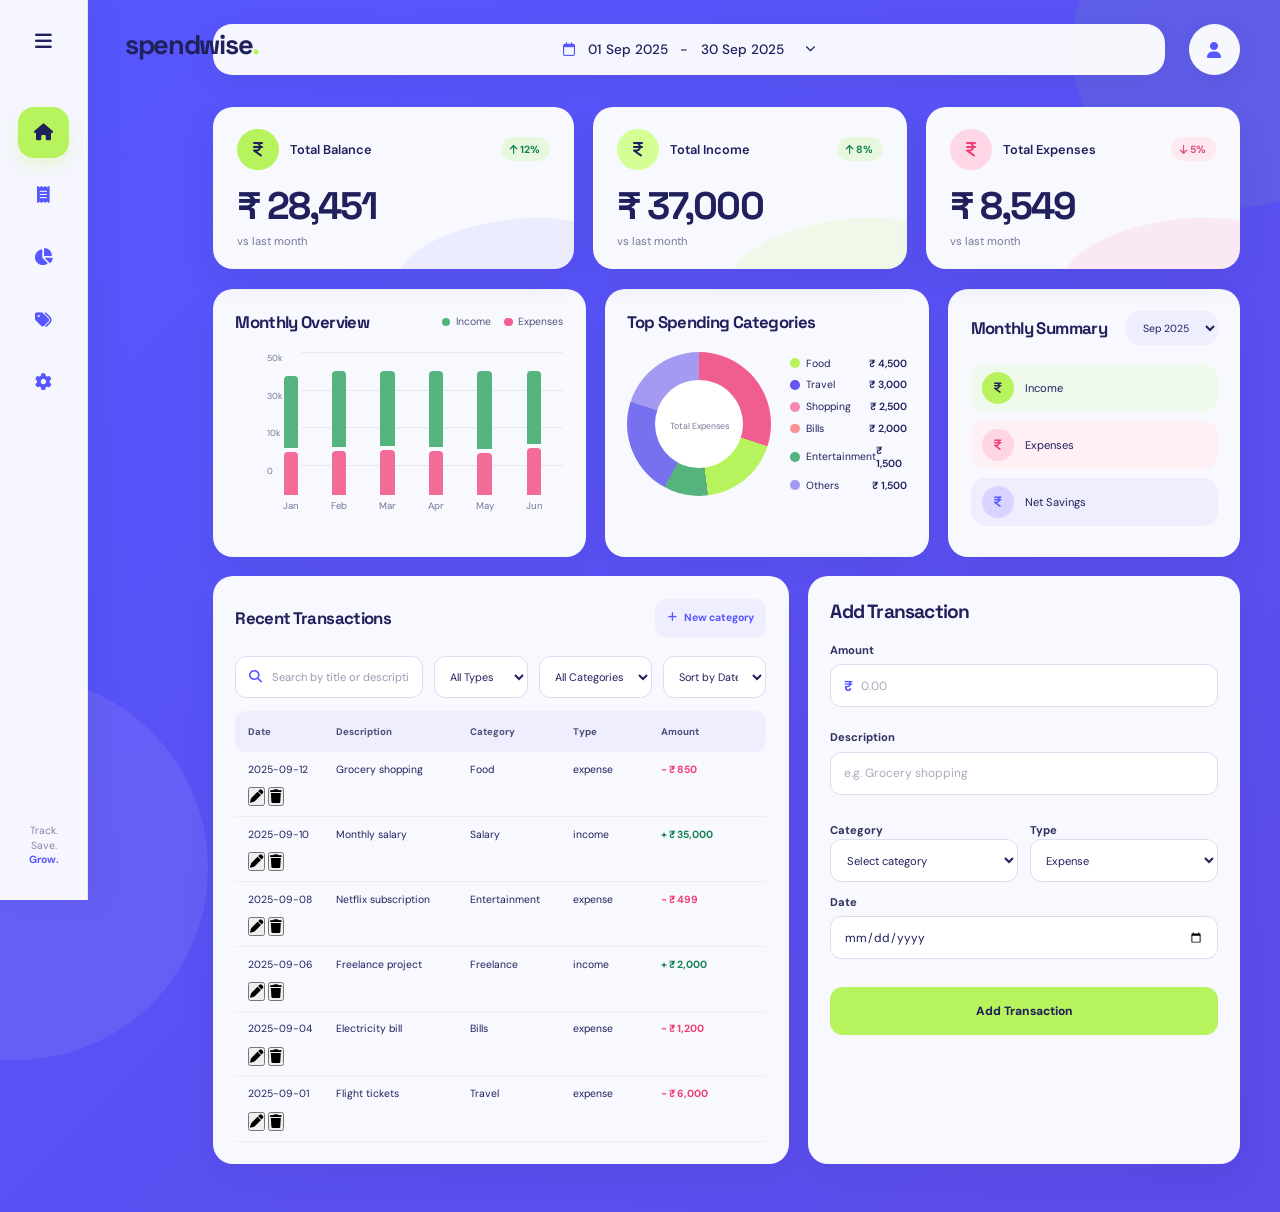
==== dashboard.html @ d5b0c0b2 "project added" ====
<!DOCTYPE html>
<html lang="en">
<head>
    <meta charset="UTF-8">
    <meta name="viewport" content="width=device-width,initial-scale=1.0">
    <title>Spendwise</title>
    
    <link href="https://fonts.googleapis.com/css2?family=DM+Sans:wght@400;500;600;700&family=Space+Grotesk:wght@500;600;700&display=swap" rel="stylesheet">
    <link rel="stylesheet" href="https://cdnjs.cloudflare.com/ajax/libs/font-awesome/6.7.2/css/all.min.css">
    <link rel="stylesheet" href="dashboard.css">
</head>
<body>
<div class="layout">
<aside class="sidebar">
<div class="menubutton"><i class="fa-solid fa-bars"></i></div>
<div class="logo">spendwise<span>.</span></div>
<nav>
<a class="active" href="#"><i class="fa-solid fa-house"></i></a>
<a href="#"><i class="fa-solid fa-receipt"></i></a>
<a href="#"><i class="fa-solid fa-chart-pie"></i></a>
<a href="#"><i class="fa-solid fa-tags"></i></a>
<a href="#"><i class="fa-solid fa-gear"></i></a>
</nav>
<div class="sidetext">
<span>Track.</span>
<span>Save.</span>
<span>Grow.</span>
</div>
</aside>
<main class="main">
<div class="topbar">
<div class="mobilelogo">spendwise<span>.</span></div>
<div class="dates">
<i class="fa-regular fa-calendar"></i>
<span>01 Sep 2025</span>
<span>−</span>
<span>30 Sep 2025</span>
<i class="fa-solid fa-chevron-down"></i>
</div>
<div class="profile">
<i class="fa-solid fa-user"></i></div>
</div>
<section class="summary">
<div class="summarycard balance">
<div class="cardhead">
<div class="moneyicon"><i class="fa-solid fa-indian-rupee-sign"></i></div>
<div>
<p>Total Balance</p>
</div>
<div class="change positive">
<i class="fa-solid fa-arrow-up"></i> 12%</div>
</div>
<h1 id="totalBalance"></h1>
<span>vs last month</span>
</div>
<div class="summarycard income">
<div class="cardhead">
<div class="moneyicon"><i class="fa-solid fa-indian-rupee-sign"></i></div>
<div>
<p>Total Income</p>
</div>
<div class="change positive">
<i class="fa-solid fa-arrow-up"></i> 8%
</div>
</div>
<h1 id="totalIncome"></h1>
<span>vs last month</span></div>
<div class="summarycard expense">
<div class="cardhead">
<div class="moneyicon"><i class="fa-solid fa-indian-rupee-sign"></i></div>
<div>
<p>Total Expenses</p>
</div>
<div class="change negative">
<i class="fa-solid fa-arrow-down"></i> 5%
</div>
</div>
<h1 id="totalExpense"></h1>
<span>vs last month</span>
</div></section>
<section class="middle">
<div class="chartcard">
<div class="sectionhead">
<h2>Monthly Overview</h2>
<div class="legend">
<span><i></i>Income</span>
<span><i></i>Expenses</span></div></div>
<div class="chart">
<div class="chartline">
<span>50k</span>
<div></div></div>
<div class="chartline">
<span>30k</span>
<div></div>
</div>
<div class="chartline">
<span>10k</span>
<div></div></div>
<div class="chartline">
<span>0</span>
<div></div>
</div>
<div class="bars">
<div><span></span><span></span><small>Jan</small></div>
<div><span></span><span></span><small>Feb</small></div>
<div><span></span><span></span><small>Mar</small></div>
<div><span></span><span></span><small>Apr</small></div>
<div><span></span><span></span><small>May</small></div>
<div><span></span><span></span><small>Jun</small></div>
</div></div></div>
<div class="categorycard">
<div class="sectionhead">
<h2>Top Spending Categories</h2>
</div>
<div class="categorycontent">
<div class="donut">
<div>
<strong id="categoryTotal"></strong>
<span>Total Expenses</span></div></div>
<div class="categorylist">
<div><span><i></i>Food</span><strong>₹ 4,500</strong></div>
<div><span><i></i>Travel</span><strong>₹ 3,000</strong></div>
<div><span><i></i>Shopping</span><strong>₹ 2,500</strong></div>
<div><span><i></i>Bills</span><strong>₹ 2,000</strong></div>
<div><span><i></i>Entertainment</span><strong>₹ 1,500</strong></div>
<div><span><i></i>Others</span><strong>₹ 1,500</strong></div></div></div></div>
<div class="monthlycard">
<div class="sectionhead">
<h2>Monthly Summary</h2>
<select id="monthSelect">
<option>Sep 2025</option>
</select>
</div>
<div class="monthlyitem incomeitem">
<div class="moneyicon"><i class="fa-solid fa-indian-rupee-sign"></i></div>
<span>Income</span>
<strong id="monthlyIncome"></strong>
</div>
<div class="monthlyitem expenseitem">
<div class="moneyicon"><i class="fa-solid fa-indian-rupee-sign"></i></div>
<span>Expenses</span>
<strong id="monthlyExpenses"></strong>
</div>
<div class="monthlyitem savingitem">
<div class="moneyicon"><i class="fa-solid fa-indian-rupee-sign"></i></div>
<span>Net Savings</span>
<strong id="savingAmount"></strong>
</div></div>
</section>
<section class="bottom">
<div class="transactioncard">
<div class="sectionhead">
<h2>Recent Transactions</h2>
<button class="categorybutton" id="categoryButton">
<i class="fa-solid fa-plus"></i> New category
</button>
</div>
<div class="filters">

<div class="searchbox">
<i class="fa-solid fa-magnifying-glass"></i>
<input type="text" id="search" placeholder="Search by title or description...">
</div>

<select id="typeFilter">
<option value="all">All Types</option>
<option value="income">Income</option>
<option value="expense">Expense</option>
</select>

<select id="categoryFilter">
<option value="all">All Categories</option>
</select>

<select id="sortFilter">
<option value="date">Sort by Date</option>
<option value="amountHigh">Amount High to Low</option>
<option value="amountLow">Amount Low to High</option>
</select>

</div>
<div class="transactionhead">
<span>Date</span>
<span>Description</span>
<span>Category</span>
<span>Type</span>
<span>Amount</span>
</div>
<div class="transactions" id="transactionList">
<div class="transaction">
<span>12 Sep 2025</span>
<span>Grocery shopping</span>
<span>Food</span>
<span>Expense</span>
<strong class="expenseamount">− ₹ 850</strong>
</div>
<div class="transaction">
<span>10 Sep 2025</span>
<span>Monthly salary</span>
<span>Salary</span>
<span>Income</span>
<strong class="incomeamount">+ ₹ 35,000</strong>
</div>
<div class="transaction">
<span>08 Sep 2025</span>
<span>Netflix subscription</span>
<span>Entertainment</span>
<span>Expense</span>
<strong class="expenseamount">− ₹ 499</strong>
</div>
<div class="transaction">
<span>06 Sep 2025</span>
<span>Freelance project</span>
<span>Freelance</span>
<span>Income</span>
<strong class="incomeamount">+ ₹ 2,000</strong>
</div>
<div class="transaction">
<span>04 Sep 2025</span>
<span>Electricity bill</span>
<span>Bills</span>
<span>Expense</span>
<strong class="expenseamount">− ₹ 1,200</strong>
</div>
<div class="transaction">
<span>01 Sep 2025</span>
<span>Flight tickets</span>
<span>Travel</span>
<span>Expense</span>
<strong class="expenseamount">− ₹ 6,000</strong>
</div></div></div>
<div class="addcard">
<h2>Add Transaction</h2>
<form id="transactionForm">
<label for="amount">Amount</label>
<div class="inputbox">
<span id="modalCurrency">₹</span>
<input type="number" id="amount" placeholder="0.00">
</div>
<small id="amountError"></small>
<label for="title">Description</label>
<div class="inputbox">
<input type="text" id="title" placeholder="e.g. Grocery shopping">
</div>
<small id="titleError"></small>
<div class="twobox">
<div>
<label for="category">Category</label>
<select id="category">
<option value="">Select category</option>
<option>Food</option>
<option>Travel</option>
<option>Shopping</option>
<option>Bills</option>
<option>Entertainment</option>
<option>Salary</option>
<option>Freelance</option>
<option>Others</option>
</select>
</div>
<div>
<label for="type">Type</label>
<select id="type">
<option value="expense">Expense</option>
<option value="income">Income</option>
</select>
</div>
</div>
<label for="date">Date</label>
<div class="inputbox">
<input type="date" id="date">
</div>
<small id="dateError"></small>
<button type="submit">Add Transaction</button>
</form>
</div></section>
</main>
</div>
<script src="dashboard.js"></script>
<script src="transactions.js"></script>
</body>
</html>
---- dashboard.css ----
*{
    margin:0;
    padding:0;
    box-sizing:border-box;
}

html{
    font-size:16px;
}

body{
    min-height:100vh;
    font-family:"DM Sans",sans-serif;
    background:linear-gradient(135deg,#5657ff,#5c4be8);
    color:#20205c;
    overflow-x:hidden;
}

.layout{
    min-height:100vh;
    position:relative;
}

.sidebar{
    width:5.5rem;
    min-height:100vh;
    position:fixed;
    left:0;
    top:0;
    background:rgba(255,255,255,.95);
    border-right:.08rem solid #e8e8f5;
    display:flex;
    flex-direction:column;
    align-items:center;
    padding:1rem 0;
    z-index:10;
    box-shadow:.5rem 0 2rem rgba(32,32,92,.08);
}

.menubutton{
    width:3.2rem;
    height:3.2rem;
    border-radius:1rem;
    display:flex;
    align-items:center;
    justify-content:center;
    color:#20205c;
    font-size:1.2rem;
    cursor:pointer;
    transition:.25s ease;
}

.menubutton:hover{
    background:#eeeeff;
    transform:scale(1.05);
}

.logo{
    position:fixed;
    left:7.8rem;
    top:1.7rem;
    font-family:"Space Grotesk",sans-serif;
    font-size:1.7rem;
    font-weight:700;
    letter-spacing:-.08rem;
    color:#20205c;
}

.logo span{
    color:#b7f35c;
}

.sidebar nav{
    display:flex;
    flex-direction:column;
    gap:.7rem;
    margin-top:2.5rem;
}

.sidebar nav a{
    width:3.2rem;
    height:3.2rem;
    border-radius:1rem;
    display:flex;
    align-items:center;
    justify-content:center;
    color:#5657ff;
    text-decoration:none;
    font-size:1.05rem;
    transition:.25s ease;
}

.sidebar nav a:hover{
    background:#eeeeff;
    transform:translateY(-.15rem);
}

.sidebar nav a.active{
    background:#b7f35c;
    color:#20205c;
    box-shadow:0 .5rem 1rem rgba(183,243,92,.25);
}

.sidetext{
    position:absolute;
    bottom:2rem;
    display:flex;
    flex-direction:column;
    align-items:center;
    font-size:.65rem;
    line-height:1.4;
    color:#8585a5;
}

.sidetext span:last-child{
    color:#5657ff;
    font-weight:700;
}

.main{
    min-height:100vh;
    margin-left:5.5rem;
    padding:1.5rem 2.5rem 3rem 7.8rem;
    position:relative;
    animation:pageForward .7s ease;
}

.main:before{
    content:"";
    position:fixed;
    width:24rem;
    height:24rem;
    border-radius:50%;
    background:rgba(255,255,255,.08);
    left:-11rem;
    bottom:-10rem;
    pointer-events:none;
    z-index:-1;
}

.main:after{
    content:"";
    position:fixed;
    width:20rem;
    height:20rem;
    border-radius:50%;
    background:rgba(183,243,92,.07);
    right:-7rem;
    top:-7rem;
    pointer-events:none;
    z-index:-1;
}

.topbar{
    width:100%;
    display:flex;
    align-items:center;
    gap:1.5rem;
    margin-bottom:2rem;
}

.mobilelogo{
    display:none;
    font-family:"Space Grotesk",sans-serif;
    font-size:1.5rem;
    font-weight:700;
    letter-spacing:-.07rem;
}

.mobilelogo span{
    color:#b7f35c;
}

.dates{
    flex:1;
    min-height:3.2rem;
    background:rgba(255,255,255,.95);
    border-radius:1.2rem;
    display:flex;
    align-items:center;
    justify-content:center;
    gap:.8rem;
    padding:0 1.5rem;
    color:#20205c;
    font-size:.85rem;
    font-weight:500;
    box-shadow:0 .5rem 1.5rem rgba(32,32,92,.08);
    cursor:pointer;
    transition:.25s ease;
}

.dates:hover{
    transform:translateY(-.1rem);
    box-shadow:0 .8rem 2rem rgba(32,32,92,.14);
}

.dates i:first-child{
    color:#5657ff;
}

.dates i:last-child{
    font-size:.65rem;
    margin-left:.5rem;
}

.profile{
    width:3.2rem;
    height:3.2rem;
    border-radius:50%;
    background:rgba(255,255,255,.95);
    display:flex;
    align-items:center;
    justify-content:center;
    color:#5657ff;
    font-size:1rem;
    box-shadow:0 .5rem 1.5rem rgba(32,32,92,.08);
    cursor:pointer;
    transition:.25s ease;
}

.profile:hover{
    transform:scale(1.08);
}

.summary{
    display:grid;
    grid-template-columns:1.15fr 1fr 1fr;
    gap:1.2rem;
    margin-bottom:1.2rem;
}

.summarycard{
    min-height:9rem;
    background:rgba(255,255,255,.96);
    border-radius:1.25rem;
    padding:1.35rem 1.5rem;
    position:relative;
    overflow:hidden;
    box-shadow:0 .8rem 2rem rgba(32,32,92,.09);
    transition:.3s ease;
    animation:summaryForward .7s ease both;
}

.summarycard:nth-child(2){
    animation-delay:.1s;
}

.summarycard:nth-child(3){
    animation-delay:.2s;
}

.summarycard:after{
    content:"";
    position:absolute;
    width:13rem;
    height:5rem;
    right:-2rem;
    bottom:-2rem;
    border-radius:50%;
    background:rgba(86,87,255,.08);
    transform:rotate(-10deg);
}

.summarycard.income:after{
    background:rgba(183,243,92,.13);
}

.summarycard.expense:after{
    background:rgba(255,95,155,.1);
}

.summarycard:hover{
    transform:translateY(-.35rem) scale(1.015);
    box-shadow:0 1.2rem 2.5rem rgba(32,32,92,.15);
}

.cardhead{
    display:flex;
    align-items:center;
    gap:.7rem;
    position:relative;
    z-index:1;
}

.cardhead p{
    font-size:.8rem;
    font-weight:600;
}

.moneyicon{
    width:2.6rem;
    height:2.6rem;
    border-radius:50%;
    background:#b7f35c;
    color:#20205c;
    display:flex;
    align-items:center;
    justify-content:center;
    font-size:1rem;
    flex-shrink:0;
}

.income .moneyicon{
    background:#d4ff94;
}

.expense .moneyicon{
    background:#ffd6e6;
    color:#ed3e71;
}

.change{
    margin-left:auto;
    padding:.35rem .6rem;
    border-radius:1rem;
    font-size:.65rem;
    font-weight:700;
}

.change.positive{
    background:#e8f8df;
    color:#168153;
}

.change.negative{
    background:#ffe9f1;
    color:#dc4d78;
}

.summarycard h1{
    position:relative;
    z-index:1;
    font-family:"Space Grotesk",sans-serif;
    font-size:2.4rem;
    letter-spacing:-.12rem;
    margin-top:.7rem;
}

.summarycard>span{
    position:relative;
    z-index:1;
    display:block;
    font-size:.7rem;
    color:#777799;
    margin-top:.2rem;
}

.middle{
    display:grid;
    grid-template-columns:1.15fr 1fr .9fr;
    gap:1.2rem;
    margin-bottom:1.2rem;
}

.chartcard,.categorycard,.monthlycard,.transactioncard,.addcard{
    background:rgba(255,255,255,.96);
    border-radius:1.25rem;
    box-shadow:0 .8rem 2rem rgba(32,32,92,.07);
    transition:.3s ease;
}

.chartcard:hover,.categorycard:hover,.monthlycard:hover,.transactioncard:hover,.addcard:hover{
    box-shadow:0 1rem 2.3rem rgba(32,32,92,.11);
}

.chartcard,.categorycard,.monthlycard{
    min-height:15.5rem;
    padding:1.4rem;
}

.sectionhead{
    display:flex;
    align-items:center;
    justify-content:space-between;
    gap:1rem;
    margin-bottom:1.2rem;
}

.sectionhead h2{
    font-family:"Space Grotesk",sans-serif;
    font-size:1.05rem;
    letter-spacing:-.04rem;
}

.legend{
    display:flex;
    gap:.8rem;
}

.legend span{
    display:flex;
    align-items:center;
    gap:.35rem;
    font-size:.65rem;
    color:#55557d;
}

.legend i{
    width:.55rem;
    height:.55rem;
    border-radius:50%;
    background:#55b47d;
}

.legend span:last-child i{
    background:#f05d8f;
}

.chart{
    height:10rem;
    position:relative;
    padding-left:2rem;
}

.chartline{
    height:2.35rem;
    display:flex;
    align-items:flex-start;
    gap:.6rem;
}

.chartline span{
    width:1.5rem;
    font-size:.55rem;
    color:#777799;
}

.chartline div{
    flex:1;
    border-top:.06rem solid #e8e8f4;
}

.bars{
    position:absolute;
    left:2rem;
    right:.3rem;
    bottom:0;
    height:8.8rem;
    display:flex;
    align-items:flex-end;
    justify-content:space-around;
}

.bars>div{
    height:100%;
    display:flex;
    flex-direction:column;
    justify-content:flex-end;
    align-items:center;
    gap:.25rem;
}

.bars span{
    width:.9rem;
    border-radius:.25rem .25rem 0 0;
    transition:.3s ease;
}

.bars span:first-child{
    height:4.5rem;
    background:#55b47d;
}

.bars span:nth-child(2){
    height:2.7rem;
    background:#f36b97;
}

.bars>div:nth-child(2) span:first-child{
    height:5.3rem;
}

.bars>div:nth-child(2) span:nth-child(2){
    height:3.1rem;
}

.bars>div:nth-child(3) span:first-child{
    height:5rem;
}

.bars>div:nth-child(3) span:nth-child(2){
    height:3rem;
}

.bars>div:nth-child(4) span:first-child{
    height:5.2rem;
}

.bars>div:nth-child(4) span:nth-child(2){
    height:3rem;
}

.bars>div:nth-child(5) span:first-child{
    height:7rem;
}

.bars>div:nth-child(5) span:nth-child(2){
    height:3.8rem;
}

.bars>div:nth-child(6) span:first-child{
    height:5.2rem;
}

.bars>div:nth-child(6) span:nth-child(2){
    height:3.4rem;
}

.bars span:hover{
    transform:scaleY(1.05);
}

.bars small{
    font-size:.6rem;
    color:#777799;
}

.categorycontent{
    display:flex;
    align-items:center;
    gap:1.2rem;
}

.donut{
    width:9rem;
    height:9rem;
    border-radius:50%;
    background:conic-gradient(#f05d8f 0 30%,#b7f35c 30% 48%,#55b47d 48% 58%,#7771ef 58% 80%,#a59af2 80% 100%);
    display:flex;
    align-items:center;
    justify-content:center;
    flex-shrink:0;
    transition:.4s ease;
}

.donut:hover{
    transform:rotate(8deg) scale(1.03);
}

.donut>div{
    width:5.5rem;
    height:5.5rem;
    border-radius:50%;
    background:white;
    display:flex;
    flex-direction:column;
    align-items:center;
    justify-content:center;
}

.donut strong{
    font-family:"Space Grotesk",sans-serif;
    font-size:1rem;
}

.donut span{
    font-size:.55rem;
    color:#777799;
    margin-top:.2rem;
}

.categorylist{
    flex:1;
    display:flex;
    flex-direction:column;
    gap:.55rem;
}

.categorylist div{
    display:flex;
    align-items:center;
    justify-content:space-between;
    font-size:.65rem;
}

.categorylist span{
    display:flex;
    align-items:center;
    gap:.4rem;
}

.categorylist i{
    width:.6rem;
    height:.6rem;
    border-radius:50%;
    background:#b7f35c;
}

.categorylist div:nth-child(2) i{
    background:#6357ed;
}

.categorylist div:nth-child(3) i{
    background:#f28bb0;
}

.categorylist div:nth-child(4) i{
    background:#fa9292;
}

.categorylist div:nth-child(5) i{
    background:#55b47d;
}

.categorylist div:nth-child(6) i{
    background:#a59af2;
}

.categorylist strong{
    font-weight:600;
}

.monthlycard .sectionhead select{
    border:none;
    outline:none;
    background:#eeeeff;
    color:#20205c;
    border-radius:.8rem;
    padding:.6rem .8rem;
    font-family:"DM Sans",sans-serif;
    font-size:.65rem;
    cursor:pointer;
    transition:.25s ease;
}

.monthlycard .sectionhead select:hover{
    background:#e2e1ff;
}

.monthlyitem{
    min-height:3rem;
    border-radius:.9rem;
    display:flex;
    align-items:center;
    gap:.7rem;
    padding:.45rem .7rem;
    margin-bottom:.55rem;
    transition:.25s ease;
}

.monthlyitem:hover{
    transform:translateX(.2rem);
}

.monthlyitem .moneyicon{
    width:2rem;
    height:2rem;
    font-size:.75rem;
}

.monthlyitem span{
    font-size:.7rem;
}

.monthlyitem strong{
    margin-left:auto;
    font-size:.75rem;
}

.incomeitem{
    background:#eff9ec;
}

.expenseitem{
    background:#fff0f5;
}

.expenseitem .moneyicon{
    background:#ffd4e5;
    color:#ed3e71;
}

.savingitem{
    background:#eeeeff;
}

.savingitem .moneyicon{
    background:#d8d4ff;
    color:#5657ff;
}

.savingitem strong{
    color:#168153;
}

.bottom{
    display:grid;
    grid-template-columns:1fr 27rem;
    gap:1.2rem;
}

.transactioncard{
    padding:1.4rem;
    min-width:0;
}

.categorybutton{
    height:2.4rem;
    margin:0;
    padding:0 .8rem;
    border:none;
    border-radius:.7rem;
    background:#eeeeff;
    color:#5657ff;
    font-family:"DM Sans",sans-serif;
    font-size:.65rem;
    font-weight:700;
    cursor:pointer;
    display:flex;
    align-items:center;
    justify-content:center;
    gap:.4rem;
    transition:.25s ease;
}

.categorybutton:hover{
    background:#5657ff;
    color:white;
    transform:translateY(-.1rem);
    box-shadow:0 .4rem 1rem rgba(86,87,255,.2);
}

.filters{
    display:grid;
    grid-template-columns:2fr 1fr 1.2fr 1.1fr;
    gap:.7rem;
    margin-bottom:.8rem;
}

.searchbox{
    height:2.6rem;
    border:.08rem solid #ddddf0;
    border-radius:.7rem;
    display:flex;
    align-items:center;
    padding:0 .8rem;
    background:white;
    transition:.25s ease;
}

.searchbox:focus-within{
    border-color:#5657ff;
    box-shadow:0 0 0 .2rem rgba(86,87,255,.08);
}

.searchbox i{
    color:#5657ff;
    font-size:.8rem;
    margin-right:.6rem;
}

.searchbox input{
    width:100%;
    border:none;
    outline:none;
    font-family:"DM Sans",sans-serif;
    font-size:.7rem;
    color:#20205c;
}

.searchbox input::placeholder{
    color:#9999b5;
}

.filters select{
    width:100%;
    height:2.6rem;
    border:.08rem solid #ddddf0;
    border-radius:.7rem;
    background:white;
    color:#20205c;
    padding:0 .7rem;
    outline:none;
    font-family:"DM Sans",sans-serif;
    font-size:.68rem;
    cursor:pointer;
    transition:.25s ease;
}

.filters select:hover,.filters select:focus{
    border-color:#5657ff;
    box-shadow:0 0 0 .2rem rgba(86,87,255,.06);
}

.transactionhead{
    display:grid;
    grid-template-columns:1fr 1.6fr 1.2fr 1fr 1.2fr;
    gap:.7rem;
    min-height:2.6rem;
    padding:.7rem .8rem;
    background:#eeeeff;
    border-radius:.7rem;
    align-items:center;
    font-size:.6rem;
    font-weight:700;
    color:#4c4c77;
}

.transactions{
    display:flex;
    flex-direction:column;
}

.transaction{
    display:grid;
    grid-template-columns:1fr 1.6fr 1.2fr 1fr 1.2fr;
    gap:.7rem;
    min-height:2.65rem;
    padding:.65rem .8rem;
    align-items:center;
    border-bottom:.06rem solid #eeeeF7;
    font-size:.65rem;
    transition:.25s ease;
}

.transaction:hover{
    background:#fafaff;
    transform:translateX(.15rem);
}

.transaction strong{
    font-weight:700;
}

.incomeamount{
    color:#168153;
}

.expenseamount{
    color:#ed3e71;
}

.addcard{
    padding:1.4rem;
}

.addcard h2{
    font-family:"Space Grotesk",sans-serif;
    font-size:1.2rem;
    letter-spacing:-.05rem;
    margin-bottom:1.2rem;
}

.addcard form{
    display:flex;
    flex-direction:column;
}

.addcard label{
    font-size:.7rem;
    font-weight:700;
    color:#30305e;
    margin-bottom:.45rem;
}

.inputbox{
    width:100%;
    min-height:2.7rem;
    border:.08rem solid #ddddf0;
    border-radius:.7rem;
    display:flex;
    align-items:center;
    padding:0 .8rem;
    margin-bottom:.8rem;
    background:white;
    transition:.25s ease;
}

.inputbox:focus-within{
    border-color:#5657ff;
    box-shadow:0 0 0 .2rem rgba(86,87,255,.08);
}

.inputbox span{
    font-size:.9rem;
    font-weight:700;
    color:#5657ff;
    margin-right:.5rem;
}

.inputbox input{
    width:100%;
    border:none;
    outline:none;
    background:transparent;
    color:#20205c;
    font-family:"DM Sans",sans-serif;
    font-size:.75rem;
}

.inputbox input::placeholder{
    color:#aaaac0;
}

.twobox{
    display:grid;
    grid-template-columns:1fr 1fr;
    gap:.7rem;
}

.twobox select{
    width:100%;
    height:2.7rem;
    border:.08rem solid #ddddf0;
    border-radius:.7rem;
    background:white;
    padding:0 .7rem;
    outline:none;
    font-family:"DM Sans",sans-serif;
    color:#20205c;
    font-size:.7rem;
    margin-bottom:.8rem;
    cursor:pointer;
    transition:.25s ease;
}

.twobox select:hover,.twobox select:focus{
    border-color:#5657ff;
    box-shadow:0 0 0 .2rem rgba(86,87,255,.06);
}

.addcard small{
    min-height:.9rem;
    font-size:.6rem;
    color:#ed3e71;
    margin-top:-.5rem;
    margin-bottom:.25rem;
}

.addcard button{
    width:100%;
    height:3rem;
    border:none;
    border-radius:.8rem;
    background:#b7f35c;
    color:#20205c;
    font-family:"DM Sans",sans-serif;
    font-size:.75rem;
    font-weight:800;
    cursor:pointer;
    margin-top:.3rem;
    transition:.25s ease;
}

.addcard button:hover{
    transform:translateY(-.15rem);
    box-shadow:0 .7rem 1.5rem rgba(183,243,92,.3);
}

.addcard button:active{
    transform:translateY(0);
}

.inputbox.invalid{
    border-color:#ed3e71;
    background:#fff8fa;
}

.twobox select.invalid{
    border-color:#ed3e71;
}

@keyframes pageForward{
    0%{
        opacity:0;
        transform:scale(.96) translateY(1rem);
    }
    100%{
        opacity:1;
        transform:scale(1) translateY(0);
    }
}

@keyframes pageBack{
    0%{
        opacity:1;
        transform:scale(1);
    }
    100%{
        opacity:0;
        transform:scale(.95) translateY(-1rem);
    }
}

@keyframes summaryForward{
    0%{
        opacity:0;
        transform:translateY(2rem) scale(.93);
    }
    100%{
        opacity:1;
        transform:translateY(0) scale(1);
    }
}

@keyframes cardForward{
    0%{
        opacity:0;
        transform:translateX(3rem) scale(.96);
    }
    100%{
        opacity:1;
        transform:translateX(0) scale(1);
    }
}

@keyframes cardBack{
    0%{
        opacity:1;
        transform:translateX(0) scale(1);
    }
    100%{
        opacity:0;
        transform:translateX(-3rem) scale(.96);
    }
}

.pageback{
    animation:pageBack .35s ease forwards;
}

.summaryforward{
    animation:summaryForward .55s ease;
}

.cardforward{
    animation:cardForward .5s ease;
}

.cardback{
    animation:cardBack .5s ease;
}

@media(max-width:75rem){

    .main{
        padding-left:2rem;
        padding-right:2rem;
    }

    .logo{
        left:6rem;
    }

    .middle{
        grid-template-columns:1fr 1fr;
    }

    .monthlycard{
        grid-column:1/-1;
    }

    .bottom{
        grid-template-columns:1fr;
    }
}

@media(max-width:60rem){

    .sidebar{
        width:4.5rem;
    }

    .main{
        margin-left:4.5rem;
        padding:1.3rem 1.5rem 2rem;
    }

    .logo{
        left:5.8rem;
        font-size:1.5rem;
    }

    .summary{
        grid-template-columns:1fr 1fr;
    }

    .summarycard:first-child{
        grid-column:1/-1;
    }

    .middle{
        grid-template-columns:1fr;
    }

    .monthlycard{
        grid-column:auto;
    }

    .filters{
        grid-template-columns:1fr 1fr;
    }

    .searchbox{
        grid-column:1/-1;
    }
}

@media(max-width:48rem){

    .sidebar{
        width:4rem;
    }

    .sidebar .logo,.sidetext{
        display:none;
    }

    .sidebar nav a,.menubutton{
        width:2.8rem;
        height:2.8rem;
    }

    .main{
        margin-left:4rem;
        padding:1rem;
    }

    .topbar{
        gap:.7rem;
        margin-bottom:1.2rem;
    }

    .mobilelogo{
        display:block;
        white-space:nowrap;
    }

    .dates{
        min-height:2.8rem;
        padding:0 .7rem;
        gap:.45rem;
        font-size:.65rem;
    }

    .profile{
        width:2.8rem;
        height:2.8rem;
    }

    .summary{
        grid-template-columns:1fr;
    }

    .summarycard:first-child{
        grid-column:auto;
    }

    .summarycard{
        min-height:8rem;
    }

    .summarycard h1{
        font-size:2rem;
    }

    .transactioncard{
        overflow:hidden;
    }

    .transactionhead{
        display:none;
    }

    .transaction{
        grid-template-columns:1fr 1fr;
        gap:.4rem;
        padding:.9rem .5rem;
    }

    .transaction span:nth-child(1){
        color:#8585a5;
    }

    .transaction span:nth-child(2){
        font-weight:700;
    }

    .transaction span:nth-child(3),.transaction span:nth-child(4){
        color:#777799;
    }

    .transaction strong{
        text-align:right;
    }

    .filters{
        grid-template-columns:1fr;
    }

    .searchbox{
        grid-column:auto;
    }

    .twobox{
        grid-template-columns:1fr;
        gap:0;
    }
}

@media(max-width:30rem){

    .main{
        padding:.8rem;
    }

    .sidebar{
        width:3.6rem;
    }

    .main{
        margin-left:3.6rem;
    }

    .sidebar nav a,.menubutton{
        width:2.5rem;
        height:2.5rem;
        border-radius:.8rem;
    }

    .mobilelogo{
        font-size:1.2rem;
    }

    .dates{
        justify-content:center;
        font-size:.58rem;
        gap:.3rem;
    }

    .dates i:first-child{
        display:none;
    }

    .profile{
        width:2.5rem;
        height:2.5rem;
    }

    .summarycard{
        padding:1.1rem;
        border-radius:1rem;
    }

    .change{
        font-size:.55rem;
        padding:.3rem .45rem;
    }

    .chartcard,.categorycard,.monthlycard,.transactioncard,.addcard{
        padding:1.1rem;
        border-radius:1rem;
    }

    .chart{
        padding-left:1.5rem;
    }

    .bars{
        left:1.5rem;
    }

    .categorycontent{
        flex-direction:column;
    }

    .categorylist{
        width:100%;
    }

    .transaction{
        font-size:.6rem;
    }

    .categorybutton{
        font-size:0;
        width:2.3rem;
        padding:0;
    }

    .categorybutton i{
        font-size:.7rem;
    }
}
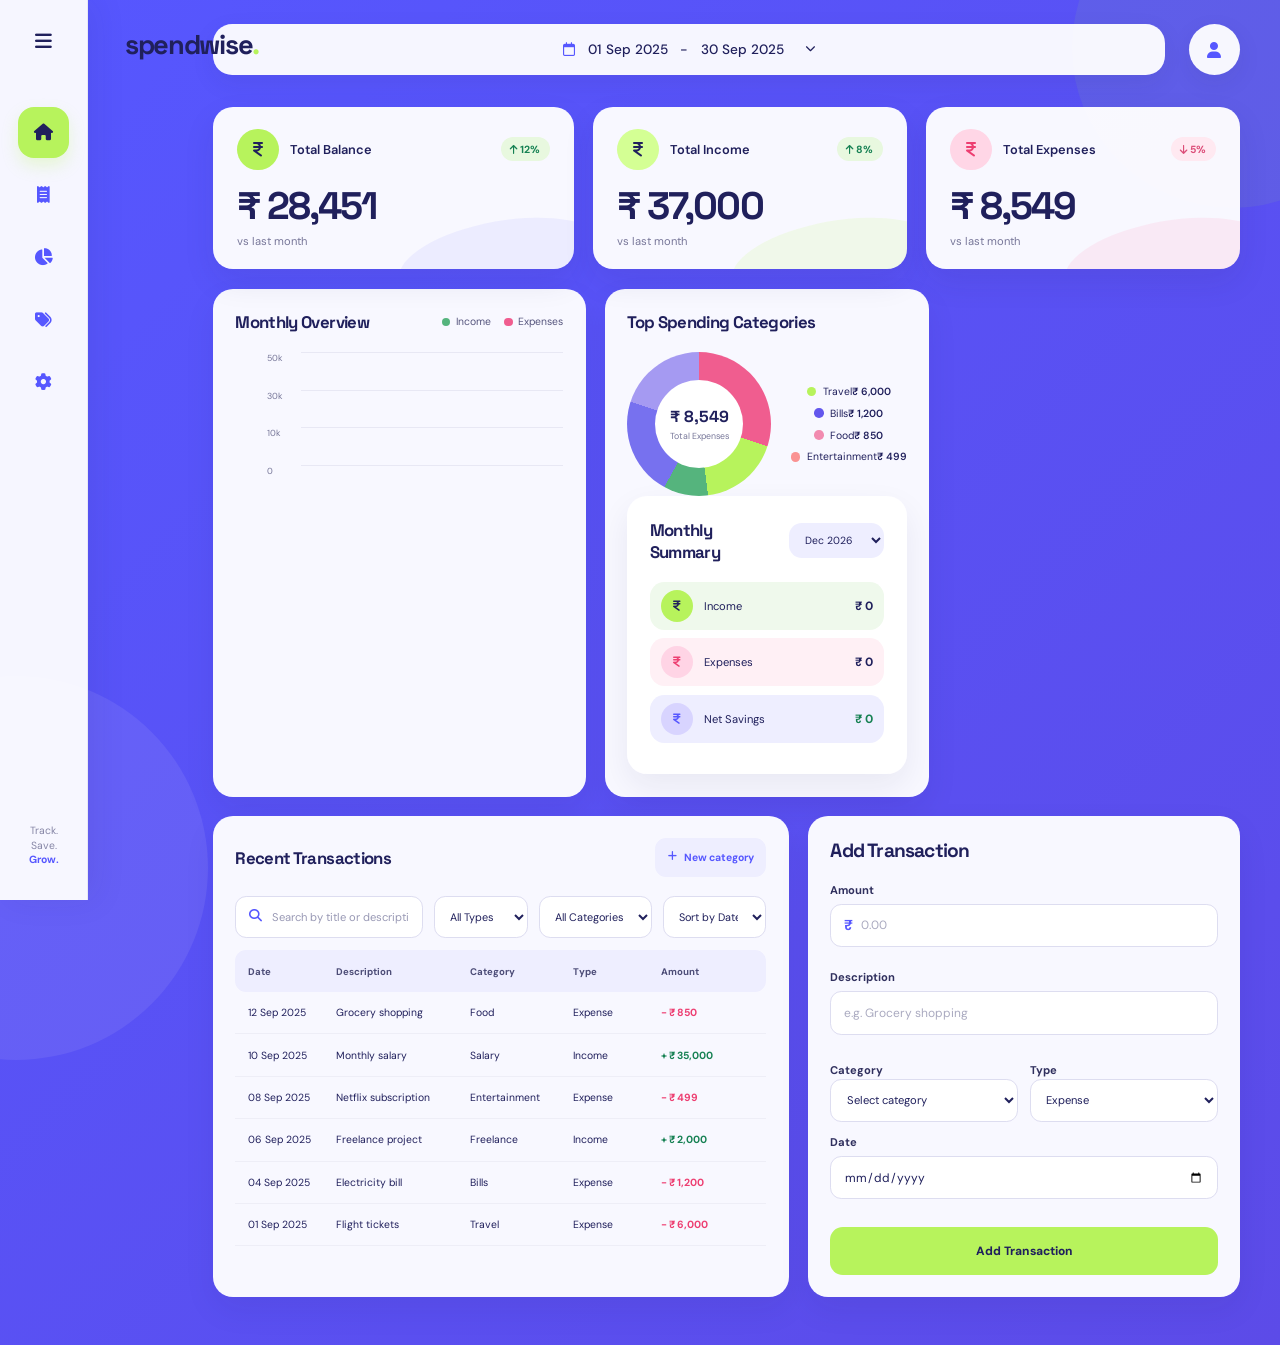
==== commit 98589571: "modified" ====
--- a/dashboard.html
+++ b/dashboard.html
@@ -100,13 +100,8 @@
 <span>0</span>
 <div></div>
 </div>
-<div class="bars">
-<div><span></span><span></span><small>Jan</small></div>
-<div><span></span><span></span><small>Feb</small></div>
-<div><span></span><span></span><small>Mar</small></div>
-<div><span></span><span></span><small>Apr</small></div>
-<div><span></span><span></span><small>May</small></div>
-<div><span></span><span></span><small>Jun</small></div>
+<div class="bars" id="chartBars">
+
 </div></div></div>
 <div class="categorycard">
 <div class="sectionhead">
@@ -118,17 +113,13 @@
 <strong id="categoryTotal"></strong>
 <span>Total Expenses</span></div></div>
 <div class="categorylist">
-<div><span><i></i>Food</span><strong>₹ 4,500</strong></div>
-<div><span><i></i>Travel</span><strong>₹ 3,000</strong></div>
-<div><span><i></i>Shopping</span><strong>₹ 2,500</strong></div>
-<div><span><i></i>Bills</span><strong>₹ 2,000</strong></div>
-<div><span><i></i>Entertainment</span><strong>₹ 1,500</strong></div>
-<div><span><i></i>Others</span><strong>₹ 1,500</strong></div></div></div></div>
+<div class="categorylist" id="categoryList"></div>
+</div></div>
 <div class="monthlycard">
 <div class="sectionhead">
 <h2>Monthly Summary</h2>
 <select id="monthSelect">
-<option>Sep 2025</option>
+<option></option>
 </select>
 </div>
 <div class="monthlyitem incomeitem">
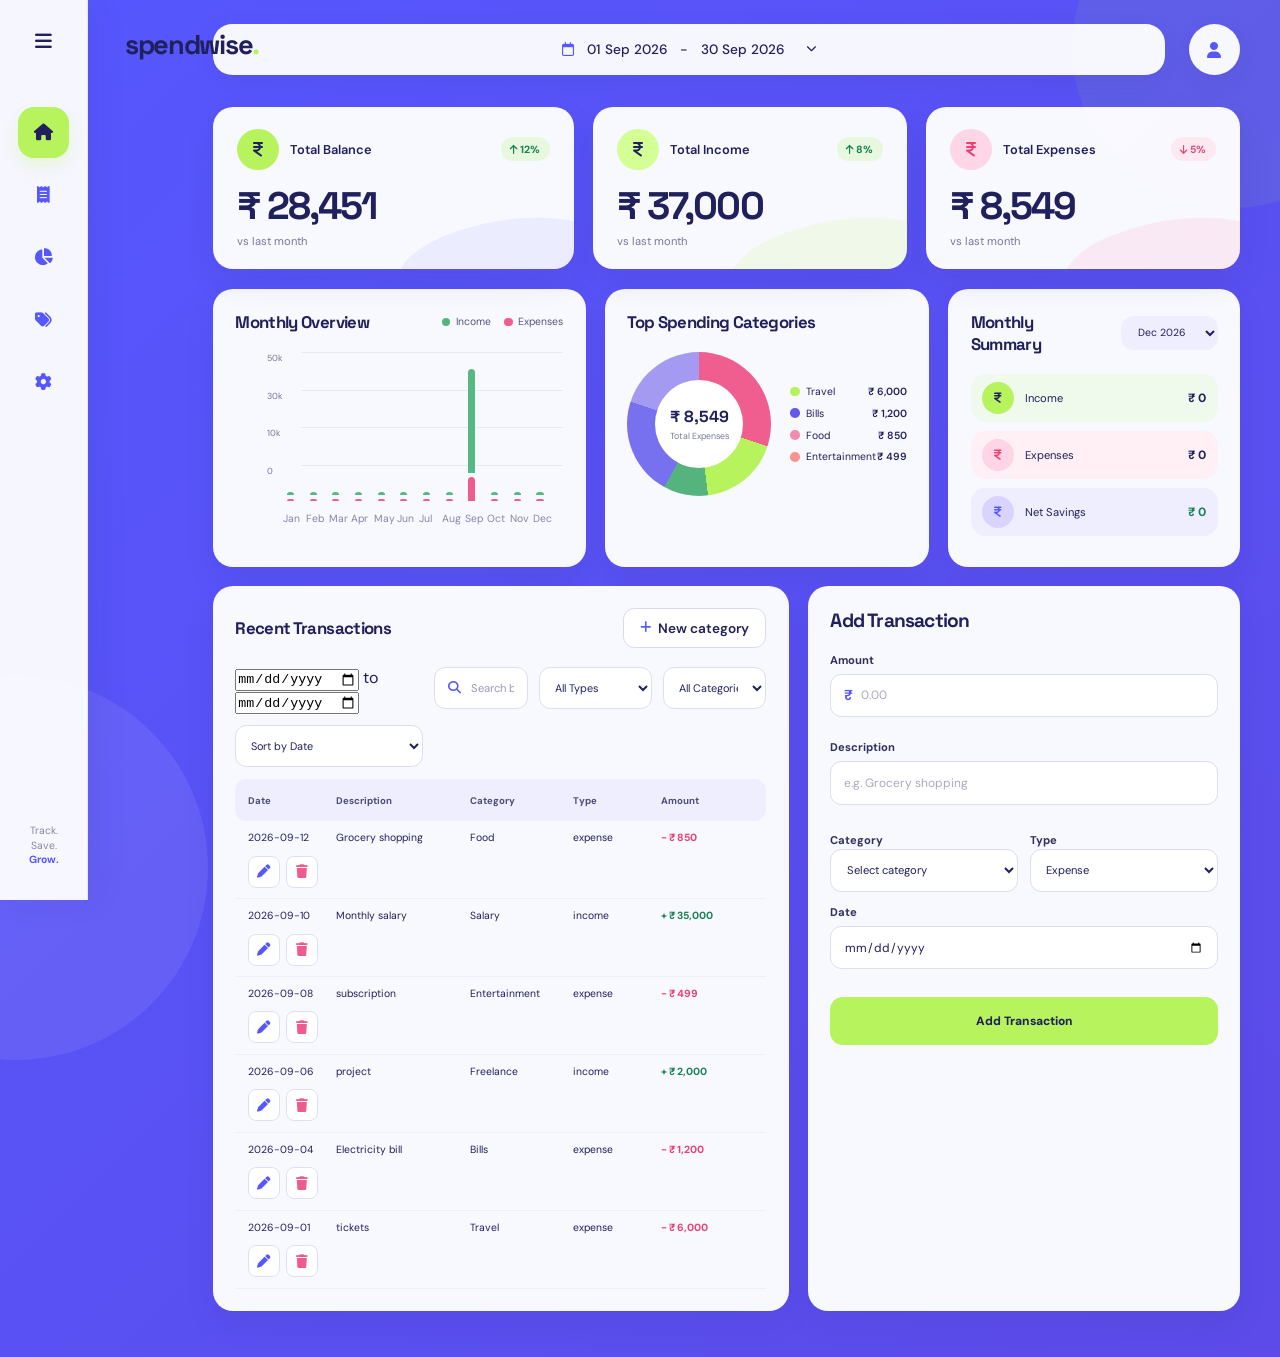
==== commit 47d676b3: "modified" ====
--- a/dashboard.html
+++ b/dashboard.html
@@ -29,12 +29,12 @@
 </aside>
 <main class="main">
 <div class="topbar">
-<div class="mobilelogo">spendwise<span>.</span></div>
+<div class="mobilelogo">spendwisely<span>.</span></div>
 <div class="dates">
 <i class="fa-regular fa-calendar"></i>
-<span>01 Sep 2025</span>
+<span>01 Sep 2026</span>
 <span>−</span>
-<span>30 Sep 2025</span>
+<span>30 Sep 2026</span>
 <i class="fa-solid fa-chevron-down"></i>
 </div>
 <div class="profile">
@@ -108,18 +108,20 @@
 <h2>Top Spending Categories</h2>
 </div>
 <div class="categorycontent">
-<div class="donut">
-<div>
+<div class="donut"><div>
 <strong id="categoryTotal"></strong>
-<span>Total Expenses</span></div></div>
-<div class="categorylist">
+<span>Total Expenses</span>
+</div>
+</div>
 <div class="categorylist" id="categoryList"></div>
-</div></div>
+</div>
+</div>
+
 <div class="monthlycard">
+
 <div class="sectionhead">
 <h2>Monthly Summary</h2>
 <select id="monthSelect">
-<option></option>
 </select>
 </div>
 <div class="monthlyitem incomeitem">
@@ -142,33 +144,33 @@
 <div class="transactioncard">
 <div class="sectionhead">
 <h2>Recent Transactions</h2>
-<button class="categorybutton" id="categoryButton">
+<button type="button" class="categoryButton" id="categoryButton">
 <i class="fa-solid fa-plus"></i> New category
 </button>
 </div>
 <div class="filters">
-
+    <div class="datefilter">
+    <input type="date" id="startDate">
+    <span>to</span>
+    <input type="date" id="endDate">
+    </div>
 <div class="searchbox">
 <i class="fa-solid fa-magnifying-glass"></i>
 <input type="text" id="search" placeholder="Search by title or description...">
 </div>
-
 <select id="typeFilter">
 <option value="all">All Types</option>
 <option value="income">Income</option>
 <option value="expense">Expense</option>
 </select>
-
 <select id="categoryFilter">
 <option value="all">All Categories</option>
 </select>
-
 <select id="sortFilter">
 <option value="date">Sort by Date</option>
 <option value="amountHigh">Amount High to Low</option>
 <option value="amountLow">Amount Low to High</option>
 </select>
-
 </div>
 <div class="transactionhead">
 <span>Date</span>
@@ -179,43 +181,43 @@
 </div>
 <div class="transactions" id="transactionList">
 <div class="transaction">
-<span>12 Sep 2025</span>
+<span>12 Sep 2026</span>
 <span>Grocery shopping</span>
 <span>Food</span>
 <span>Expense</span>
 <strong class="expenseamount">− ₹ 850</strong>
 </div>
 <div class="transaction">
-<span>10 Sep 2025</span>
+<span>10 Sep 2026</span>
 <span>Monthly salary</span>
 <span>Salary</span>
 <span>Income</span>
 <strong class="incomeamount">+ ₹ 35,000</strong>
 </div>
 <div class="transaction">
-<span>08 Sep 2025</span>
-<span>Netflix subscription</span>
+<span>08 Sep 2026</span>
+<span>subscription</span>
 <span>Entertainment</span>
 <span>Expense</span>
 <strong class="expenseamount">− ₹ 499</strong>
 </div>
 <div class="transaction">
-<span>06 Sep 2025</span>
-<span>Freelance project</span>
+<span>06 Sep 2026</span>
+<span> project</span>
 <span>Freelance</span>
 <span>Income</span>
 <strong class="incomeamount">+ ₹ 2,000</strong>
 </div>
 <div class="transaction">
-<span>04 Sep 2025</span>
+<span>04 Sep 2026</span>
 <span>Electricity bill</span>
 <span>Bills</span>
 <span>Expense</span>
 <strong class="expenseamount">− ₹ 1,200</strong>
 </div>
 <div class="transaction">
-<span>01 Sep 2025</span>
-<span>Flight tickets</span>
+<span>01 Sep 2026</span>
+<span> tickets</span>
 <span>Travel</span>
 <span>Expense</span>
 <strong class="expenseamount">− ₹ 6,000</strong>
@@ -268,6 +270,6 @@
 </main>
 </div>
 <script src="dashboard.js"></script>
-<script src="transactions.js"></script>
+<script src="transaction.js"></script>
 </body>
 </html>
--- a/dashboard.css
+++ b/dashboard.css
@@ -1,3 +1,4 @@
+
 *{
     margin:0;
     padding:0;
@@ -1281,4 +1282,103 @@
     .categorybutton i{
         font-size:.7rem;
     }
+}
+.bars{
+    position:absolute;
+    left:3rem;
+    right:1rem;
+    bottom:1.8rem;
+    top:.5rem;
+    display:flex;
+    align-items:flex-end;
+    justify-content:space-around;
+    gap:.5rem;
+}
+.bargroup{
+    height:100%;
+    flex:1;
+    display:flex;
+    align-items:flex-end;
+    justify-content:center;
+    gap:.15rem;
+    position:relative;
+}
+.bar{
+    width:.45rem;
+    min-height:.15rem;
+    border-radius:.4rem .4rem 0 0;
+}
+.incomeBar{
+    background:#55b983;
+}
+.expenseBar{
+    background:#ed5c8c;
+}
+.bargroup span{
+    position:absolute;
+    bottom:-1.5rem;
+    font-size:.65rem;
+    color:#8585a5;
+}
+.categoryButton{
+    border:1px solid #d9daf0;
+    background:#fff;
+    color:#20205c;
+    padding:.65rem 1rem;
+    border-radius:.7rem;
+    font-family:"DM Sans",sans-serif;
+    font-size:.85rem;
+    font-weight:600;
+    cursor:pointer;
+    display:flex;
+    align-items:center;
+    gap:.45rem;
+    transition:.25s ease;
+}
+.categoryButton i{
+    color:#5657ff;
+    font-size:.8rem;
+}
+.categoryButton:hover{
+    background:#5657ff;
+    color:#fff;
+    border-color:#5657ff;
+    transform:translateY(-.1rem);
+    box-shadow:0 .4rem 1rem rgba(86,87,255,.18);
+}
+.categoryButton:hover i{
+    color:#fff;
+}
+.categoryButton:active{
+    transform:translateY(0);
+}
+.transactionactions{
+    display:flex;
+    gap:.4rem;
+}
+.editbutton,.deletebutton{
+    width:2rem;
+    height:2rem;
+    border:1px solid #dedff1;
+    border-radius:.5rem;
+    background:#fff;
+    color:#5657ff;
+    cursor:pointer;
+    display:flex;
+    align-items:center;
+    justify-content:center;
+    transition:.2s ease;
+}
+.editbutton:hover{
+    background:#5657ff;
+    color:#fff;
+    border-color:#5657ff;
+}
+.deletebutton{
+    color:#ed5c8c;
+}
+.deletebutton:hover{
+    background:#ed5c8c;
+    color:#fff;
+    border-color:#ed5c8c;
 }
